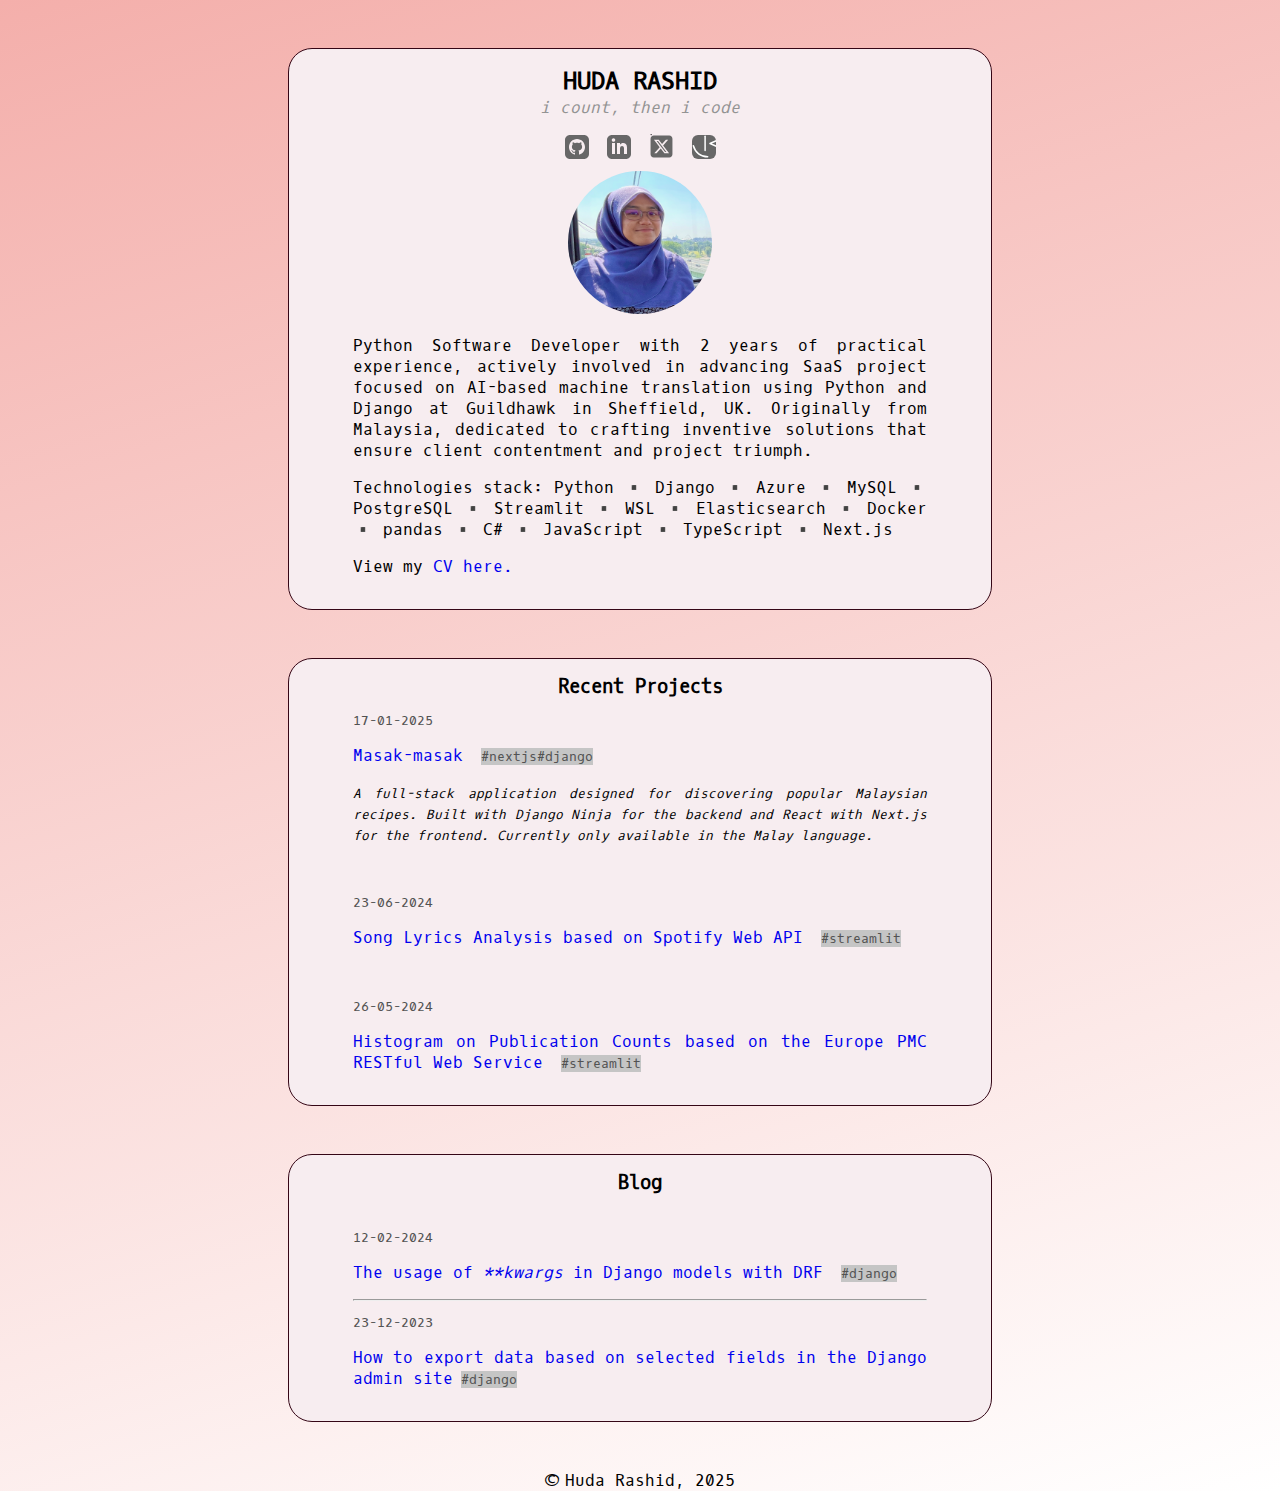
==== index.html @ a7ba5dae "update CV" ====
<!DOCTYPE html>
<html lang="en">

<head>
    <meta charset="UTF-8">
    <meta http-equiv="X-UA-Compatible" content="IE=edge">
    <meta name="viewport" content="width=device-width, initial-scale=1.0">
    <title>🌻Huda Rashid🌻</title>
    <link rel="stylesheet" href="style.css">
</head>

<body>
    <section>
        <div class="container">
            <h1>HUDA RASHID</h1>
            <h4>i count, then i code</h4>

            <div class="logo">
                <a class="github" href="https://github.com/hudarashid" target="_blank" rel="noopener noreferrer">
                    <svg xmlns="http://www.w3.org/2000/svg" width="24" height="24" viewBox="0 0 24 24">
                        <title>Github</title>
                        <path fill="#676767"
                            d="M19 0h-14c-2.761 0-5 2.239-5 5v14c0 2.761 2.239 5 5 5h14c2.762 0 5-2.239 5-5v-14c0-2.761-2.238-5-5-5zm-4.466 19.59c-.405.078-.534-.171-.534-.384v-2.195c0-.747-.262-1.233-.55-1.481 1.782-.198 3.654-.875 3.654-3.947 0-.874-.312-1.588-.823-2.147.082-.202.356-1.016-.079-2.117 0 0-.671-.215-2.198.82-.64-.18-1.324-.267-2.004-.271-.68.003-1.364.091-2.003.269-1.528-1.035-2.2-.82-2.2-.82-.434 1.102-.16 1.915-.077 2.118-.512.56-.824 1.273-.824 2.147 0 3.064 1.867 3.751 3.645 3.954-.229.2-.436.552-.508 1.07-.457.204-1.614.557-2.328-.666 0 0-.423-.768-1.227-.825 0 0-.78-.01-.055.487 0 0 .525.246.889 1.17 0 0 .463 1.428 2.688.944v1.489c0 .211-.129.459-.528.385-3.18-1.057-5.472-4.056-5.472-7.59 0-4.419 3.582-8 8-8s8 3.581 8 8c0 3.533-2.289 6.531-5.466 7.59z" />
                    </svg>
                </a>

                <a class="linkedin" href="https://www.linkedin.com/in/huda-rashid-0843aa146/" target="_blank"
                    rel="noopener noreferrer">
                    <svg xmlns="http://www.w3.org/2000/svg" width="24" height="24" viewBox="0 0 24 24">
                        <title>LinkedIn</title>
                        <path fill="#676767"
                            d="M19 0h-14c-2.761 0-5 2.239-5 5v14c0 2.761 2.239 5 5 5h14c2.762 0 5-2.239 5-5v-14c0-2.761-2.238-5-5-5zm-11 19h-3v-11h3v11zm-1.5-12.268c-.966 0-1.75-.79-1.75-1.764s.784-1.764 1.75-1.764 1.75.79 1.75 1.764-.783 1.764-1.75 1.764zm13.5 12.268h-3v-5.604c0-3.368-4-3.113-4 0v5.604h-3v-11h3v1.765c1.396-2.586 7-2.777 7 2.476v6.759z" />
                    </svg>
                </a>

                <a class="twitter" href="https://twitter.com/hudaMRashid" target="_blank" rel="noopener noreferrer">
                    <svg xmlns="http://www.w3.org/2000/svg" height="25" width="25" viewBox="0 0 448 512">
                        <title>Twitter</title>
                        <rect width="24" height="24" rx="25%" />
                        <path fill="#676767"
                            d="M64 32C28.7 32 0 60.7 0 96V416c0 35.3 28.7 64 64 64H384c35.3 0 64-28.7 64-64V96c0-35.3-28.7-64-64-64H64zm297.1 84L257.3 234.6 379.4 396H283.8L209 298.1 123.3 396H75.8l111-126.9L69.7 116h98l67.7 89.5L313.6 116h47.5zM323.3 367.6L153.4 142.9H125.1L296.9 367.6h26.3z" />

                    </svg>
                </a>

                <a class="frontendmentor" href="https://www.frontendmentor.io/profile/hudarashid" target="_blank"
                    rel="noopener noreferrer">
                    <svg xmlns="http://www.w3.org/2000/svg" width="24" height="24" viewBox="0 0 24 24">
                        <title>Front End Mentor</title>
                        <rect width="24" height="24" rx="25%" />
                        <g fill-rule="nonzero" fill="none">
                            <path class="line"
                                d="M24.459 12.106a.756.756 0 0 1-.307-.065l-6.438-2.883a.751.751 0 0 1 0-1.37l6.438-2.873a.752.752 0 0 1 .991.379.752.752 0 0 1-.38.991l-4.905 2.189 4.906 2.197a.75.75 0 0 1-.305 1.435z"
                                fill="#FFF" />
                            <path class="smile"
                                d="M15.686 22.565c-7.078 0-13.266-4.778-15.045-11.62a.749.749 0 1 1 1.451-.378 14.044 14.044 0 0 0 13.594 10.498.75.75 0 0 1 0 1.5z"
                                fill="#FFF" />
                            <path class="line"
                                d="M13.102 16.336a.75.75 0 0 1-.75-.75V1.33a.75.75 0 0 1 1.5 0v14.257a.75.75 0 0 1-.75.749z"
                                fill="#FFF" />
                        </g>
                    </svg>
                </a>
            </div>

            <img src="./img/photo.png" alt="Huda's Photo" class="profile-photo">
            <p>Python Software Developer with 2 years of practical experience, actively involved in advancing SaaS project focused on AI-based machine translation using Python and Django at Guildhawk in Sheffield, UK. Originally from Malaysia, dedicated to crafting inventive solutions that ensure client contentment and project triumph.</p>

            <p>Technologies stack: Python ▪️ Django ▪️ Azure ▪️ MySQL ▪️ PostgreSQL ▪️ Streamlit ▪️ WSL ▪️ Elasticsearch ▪️ Docker ▪️ pandas ▪️ C# ▪️ JavaScript ▪️ TypeScript ▪️ Next.js</p>

            <p>View my <a href="./CV_Huda_Rashid.pdf" target=”_blank”>CV here.</a></p>
        </div>

        <!-- <div class="container">
            <h3>MY RECENT PROJECTS</h3>
            <br />
            <div class="projects">
                <a href="https://hudarashid.github.io/sunnySide-agency-landing-page/" class="project-item"
                    target="_blank" rel="noopener noreferrer">
                    <div class="project-image" style="background-image: url(./img/sunnySide.jpg);"></div>
                    <div class="project-title">Sunnyside Agency - Responsive landing page</div>
                </a>

                <a href="https://hudarashid.github.io/calculator/" class="project-item" target="_blank"
                    rel="noopener noreferrer">
                    <div class="project-image" style="background-image: url(./img/calculator.jpg);"></div>
                    <div class="project-title">Simple Calculator by JavaScript</div>
                </a>
            </div>
            <br />
        </div> -->

        <div class="container">
            <h3>Recent Projects</h3>
            <p class="date">17-01-2025</p>
            <p>
                <a href="https://masak-masak.vercel.app/" target="_blank" rel="noopener noreferrer">Masak-masak</a>
                <mark>#nextjs</mark><mark>#django</mark>
                <p><i><span style="font-size: 0.8rem">A full-stack application designed for discovering popular Malaysian recipes. Built with Django Ninja for the backend and React with Next.js for the frontend. Currently only available in the Malay language.</span></i></p>
            </p>
            <br>
            <p class="date">23-06-2024</p>
            <p>
                <a href="https://lyricsanalysis.streamlit.app/"
                    target="_blank" rel="noopener noreferrer">Song Lyrics Analysis based on Spotify Web API</a>
                <mark>#streamlit</mark>
            </p>
            <br>
            <p class="date">26-05-2024</p>
            <p>
                <a href="https://publicationeuropepmc.streamlit.app/"
                    target="_blank" rel="noopener noreferrer">Histogram on Publication Counts based on the Europe PMC RESTful Web Service</a>
                <mark>#streamlit</mark>
            </p>
        </div>

        <div class="container">
            <h3>Blog</h3>
            <br>
            <p class="date">12-02-2024</p>
            <p>
                <a href="https://medium.com/@hudarashid/the-usage-of-kwargs-in-django-models-with-drf-0066c587e3ff"
                    target="_blank" rel="noopener noreferrer">The usage of <i>**kwargs</i> in Django models with DRF</a>
                <mark>#django</mark>
            </p>
            <hr>
            <p class="date">23-12-2023</p>
            <p>
                <a href="https://medium.com/@hudarashid/how-to-export-data-based-on-selected-fields-in-the-django-admin-site-67e39b53d220"
                    target="_blank" rel="noopener noreferrer">How to export data based on selected fields in the Django
                    admin site</a><mark>#django</mark>
            </p>

        </div>

        <footer>© Huda Rashid, 2025</footer>


    </section>
</body>

</html>
---- style.css ----
@import url('https://fonts.googleapis.com/css2?family=Oxygen+Mono&display=swap');

html {
	font-size: 100%;
	box-sizing: border-box;
}

*,
*::before,
*::after {
	box-sizing: inherit;
}

body {
	margin: 0;
	padding: 0;
	background: linear-gradient(163deg, rgba(244, 175, 171, 1), rgba(0, 0, 0, 0));
	font-family: 'Oxygen Mono', monospace;
	text-align: center;
}

h1 {
	margin: 0;
	font-size: 1.5rem;
}

h3 {
	margin: 0;
}

h4 {
	color: #939393;
	font-weight: lighter;
	font-style: italic;
	padding-bottom: 1rem;
	margin: 0;
}

p {
	text-align: justify;
}

img {
	width: 25%;
}

.logo a {
	display: inline-block;
	height: 1.25rem;
	margin-bottom: 1rem;
}

.profile-photo {
	border-radius: 50%;
}

a {
	text-decoration: none;
}

a:not(:last-child) {
	margin-right: 0.5rem;
}

svg path {
	transition: fill 150ms ease-in-out;
}

mark {
	font-size: 80%;
	background-color: rgb(197, 197, 197);
	color: rgb(82, 82, 82);
}

.date {
	font-size: 80%;
	color: rgb(82, 82, 82);
}

.github:hover svg path {
	fill: #000000;
}

.linkedin:hover svg path {
	fill: #0a66c2;
}

.twitter:hover svg path {
	fill: #000000;
}

.frontendmentor svg rect {
	fill: #676767;
}

.frontendmentor:hover svg rect {
	fill: #fff;
}

.frontendmentor:hover svg .smile {
	fill: #3f54a3;
}

.frontendmentor:hover svg .line {
	fill: #67bece;
}

.container {
	margin: 3em 18em;
	padding: 1em 4em;
	border: solid 1px rgb(53, 6, 22);
	border-radius: 1.5rem;
	background-color: #f7edf0;
}

.projects {
	display: grid;
	grid-template-columns: 1fr 1fr;
	gap: 1.875rem;
}

.project-item {
	border-radius: 0.3125rem;
	overflow: hidden;
	background-color: white;
	box-shadow: 0px 3px 12px rgba(0, 0, 0, 0.15);
	transition: all 150ms ease-in-out;
}

.project-item:hover {
	transform: scale(1.03);
}

.project-image {
	height: 12.5rem;
	background-size: 50%;
	background-repeat: no-repeat;
	background-position: top center;
}

.project-title {
	font-size: 0.75rem;
	line-height: 1.2;
	color: #03111f;
	margin-bottom: 0.5rem;
}

/* phone 767px and below */
@media screen and (max-width: 47.9375em) {
	h1 {
		font-size: 1.4rem;
	}

	h3 {
		font-size: 1.125rem;
	}

	p {
		font-size: 0.75rem;
	}

	img {
		width: 40%;
		border-radius: 50%;
	}

	.container {
		margin: 1em 3.25em;
		padding: 1em 2em;
	}

	.projects {
		display: block;
	}
}
/* ipad between 768px 1024px */
@media screen and (min-width: 48em) and (max-width: 64em) {
	img {
		width: 50%;
	}
	.container {
		margin: 2em 8em;
		padding: 1em 3em;
	}
}
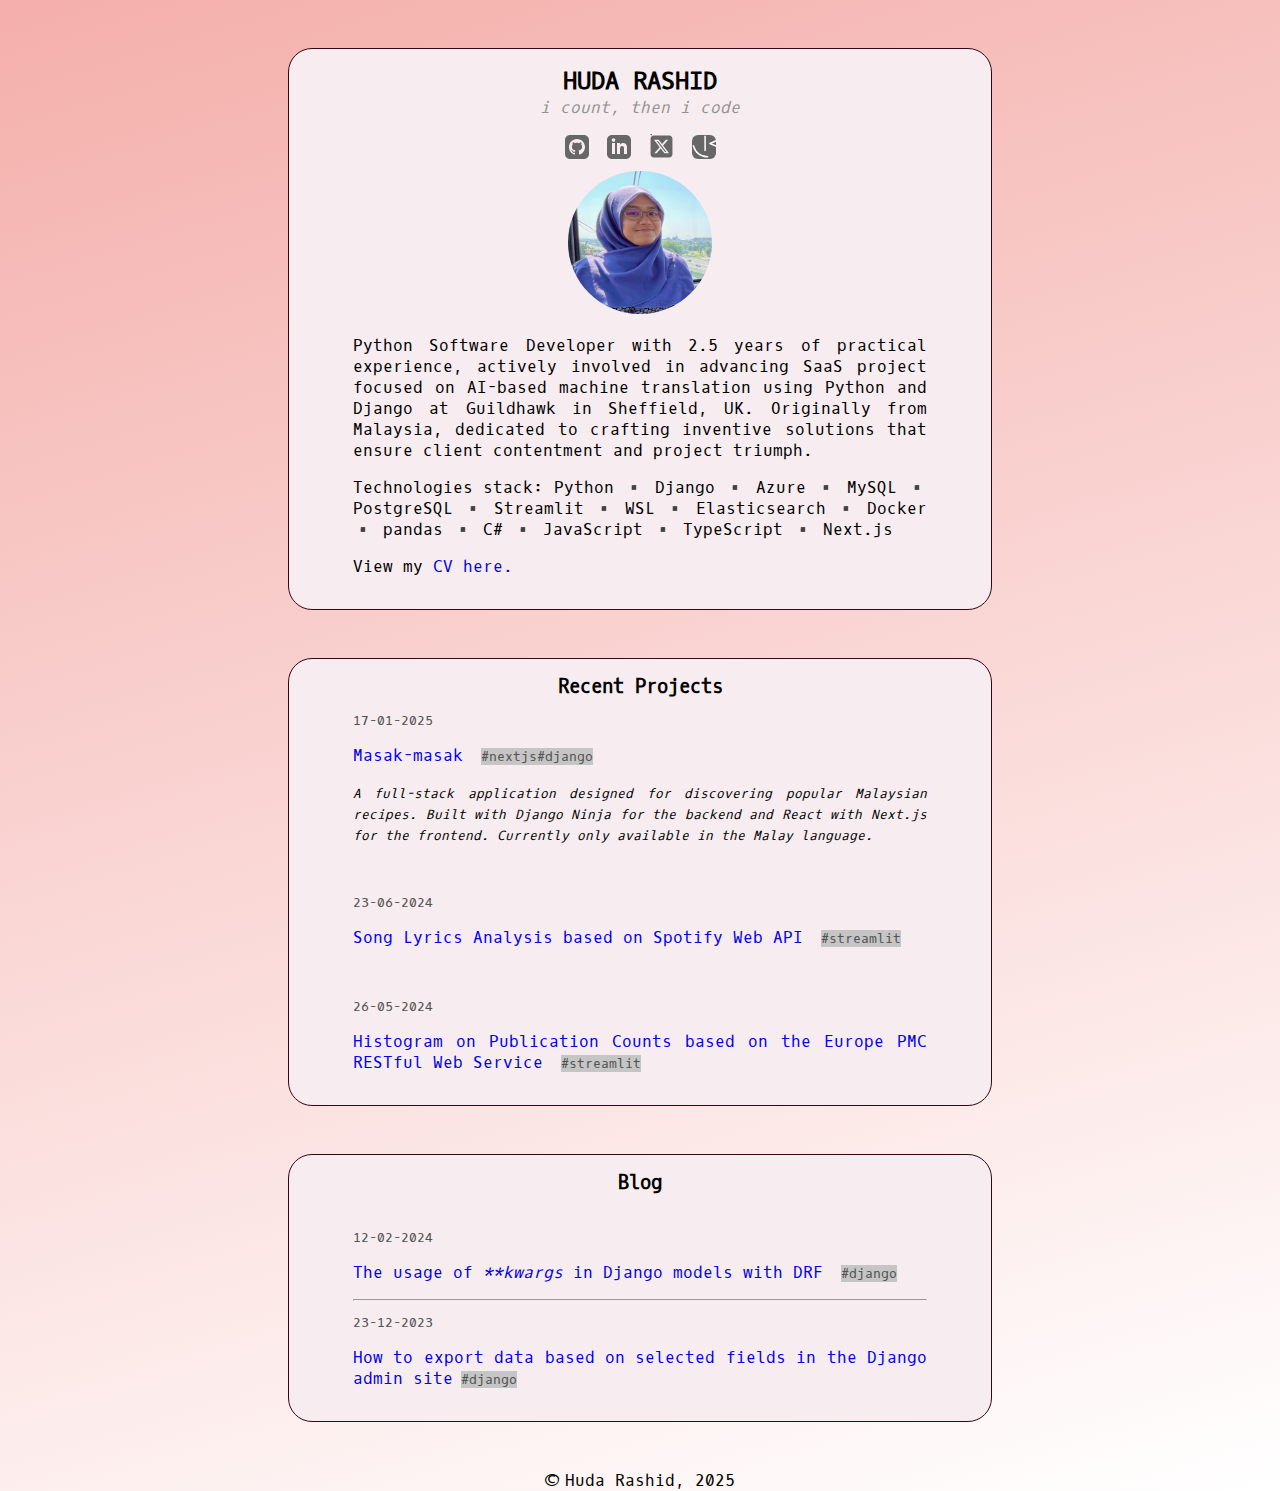
==== commit 2d02ecf0: "update description" ====
--- a/index.html
+++ b/index.html
@@ -64,7 +64,7 @@
             </div>
 
             <img src="./img/photo.png" alt="Huda's Photo" class="profile-photo">
-            <p>Python Software Developer with 2 years of practical experience, actively involved in advancing SaaS project focused on AI-based machine translation using Python and Django at Guildhawk in Sheffield, UK. Originally from Malaysia, dedicated to crafting inventive solutions that ensure client contentment and project triumph.</p>
+            <p>Python Software Developer with 2.5 years of practical experience, actively involved in advancing SaaS project focused on AI-based machine translation using Python and Django at Guildhawk in Sheffield, UK. Originally from Malaysia, dedicated to crafting inventive solutions that ensure client contentment and project triumph.</p>
 
             <p>Technologies stack: Python ▪️ Django ▪️ Azure ▪️ MySQL ▪️ PostgreSQL ▪️ Streamlit ▪️ WSL ▪️ Elasticsearch ▪️ Docker ▪️ pandas ▪️ C# ▪️ JavaScript ▪️ TypeScript ▪️ Next.js</p>
 
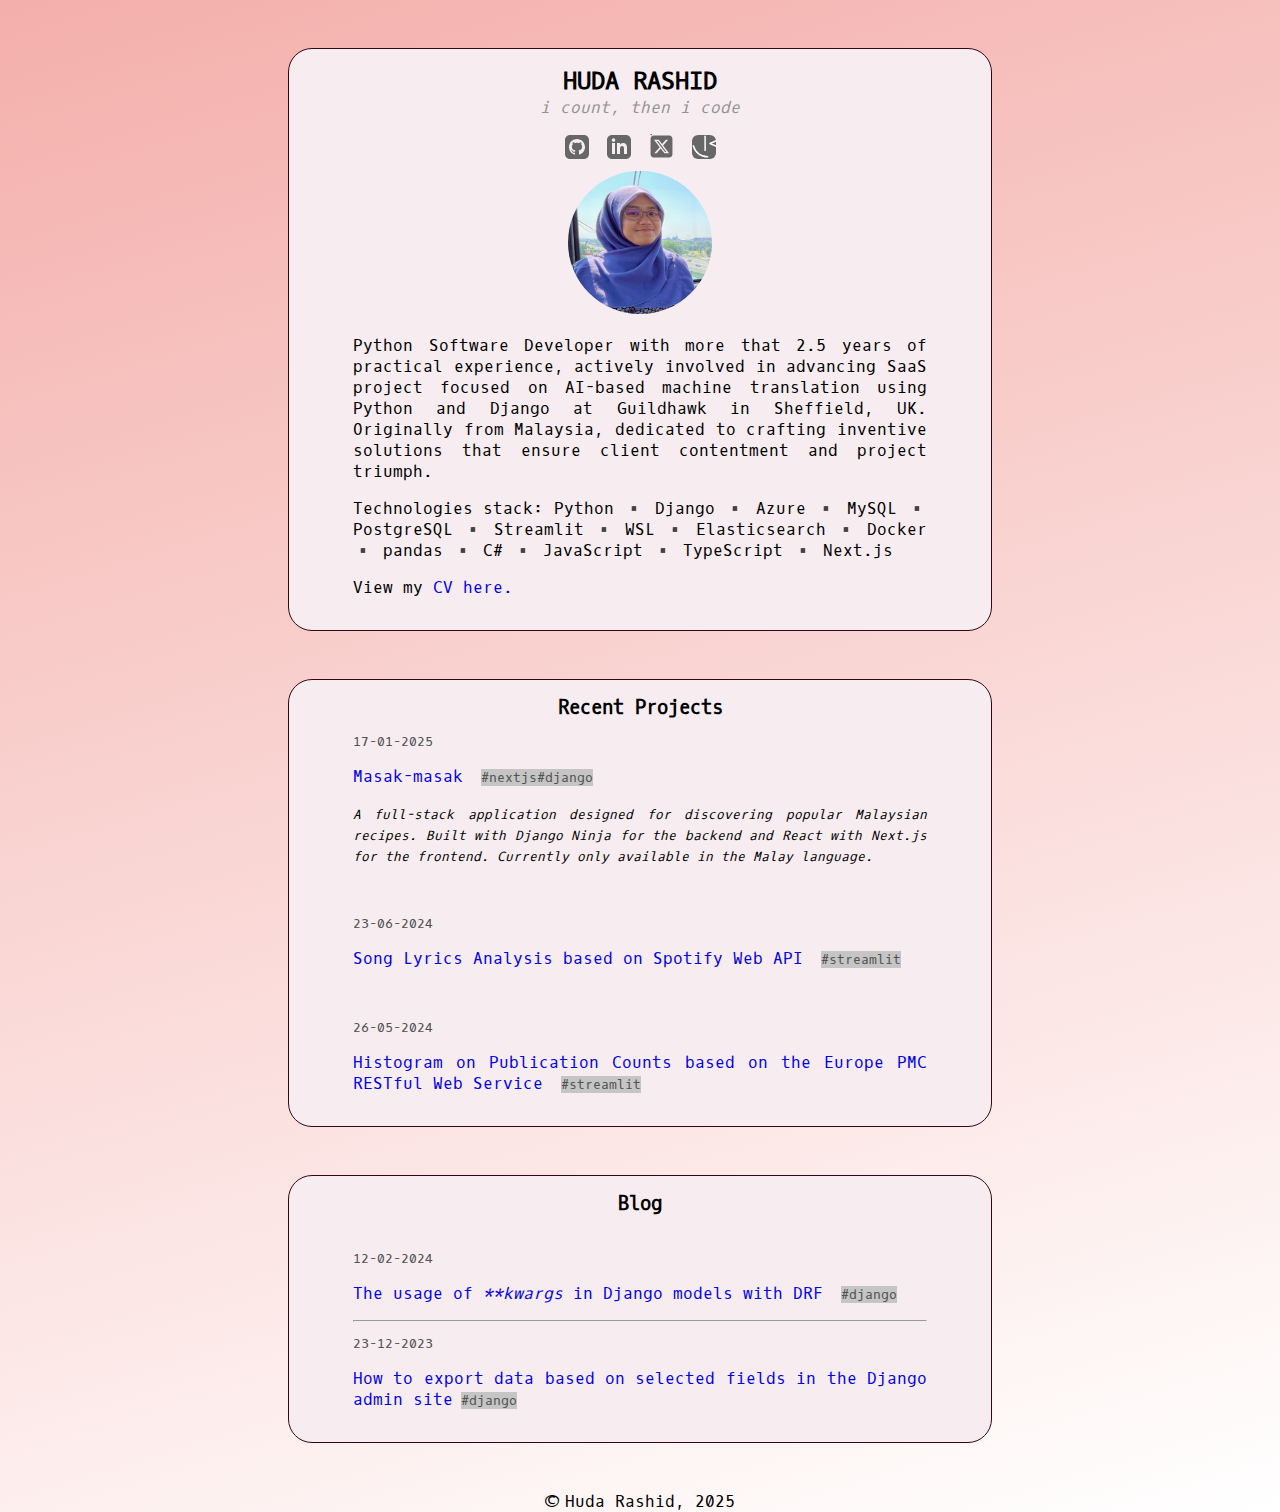
==== commit 21b13c16: "update details" ====
--- a/index.html
+++ b/index.html
@@ -64,7 +64,7 @@
             </div>
 
             <img src="./img/photo.png" alt="Huda's Photo" class="profile-photo">
-            <p>Python Software Developer with 2.5 years of practical experience, actively involved in advancing SaaS project focused on AI-based machine translation using Python and Django at Guildhawk in Sheffield, UK. Originally from Malaysia, dedicated to crafting inventive solutions that ensure client contentment and project triumph.</p>
+            <p>Python Software Developer with more that 2.5 years of practical experience, actively involved in advancing SaaS project focused on AI-based machine translation using Python and Django at Guildhawk in Sheffield, UK. Originally from Malaysia, dedicated to crafting inventive solutions that ensure client contentment and project triumph.</p>
 
             <p>Technologies stack: Python ▪️ Django ▪️ Azure ▪️ MySQL ▪️ PostgreSQL ▪️ Streamlit ▪️ WSL ▪️ Elasticsearch ▪️ Docker ▪️ pandas ▪️ C# ▪️ JavaScript ▪️ TypeScript ▪️ Next.js</p>
 
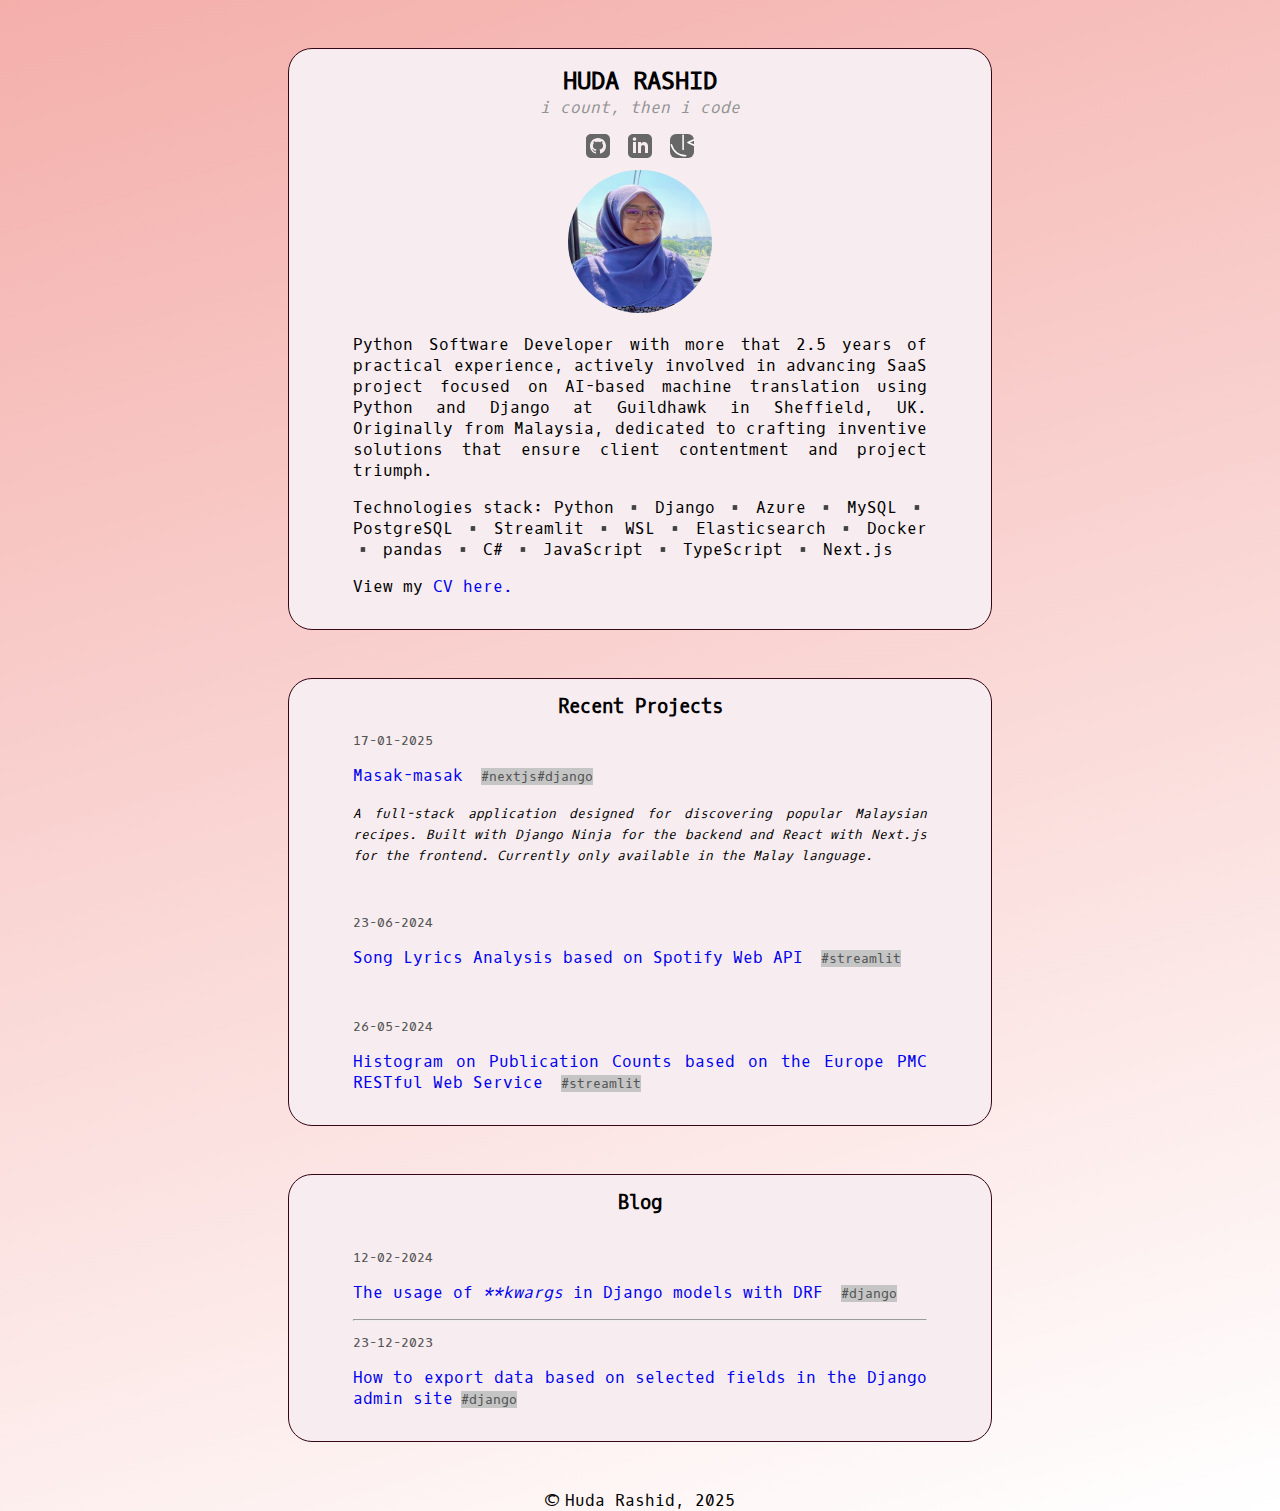
==== commit 32da7b97: "update CV" ====
--- a/index.html
+++ b/index.html
@@ -33,7 +33,7 @@
                     </svg>
                 </a>
 
-                <a class="twitter" href="https://twitter.com/hudaMRashid" target="_blank" rel="noopener noreferrer">
+                <!-- <a class="twitter" href="https://twitter.com/hudaMRashid" target="_blank" rel="noopener noreferrer">
                     <svg xmlns="http://www.w3.org/2000/svg" height="25" width="25" viewBox="0 0 448 512">
                         <title>Twitter</title>
                         <rect width="24" height="24" rx="25%" />
@@ -41,7 +41,7 @@
                             d="M64 32C28.7 32 0 60.7 0 96V416c0 35.3 28.7 64 64 64H384c35.3 0 64-28.7 64-64V96c0-35.3-28.7-64-64-64H64zm297.1 84L257.3 234.6 379.4 396H283.8L209 298.1 123.3 396H75.8l111-126.9L69.7 116h98l67.7 89.5L313.6 116h47.5zM323.3 367.6L153.4 142.9H125.1L296.9 367.6h26.3z" />
 
                     </svg>
-                </a>
+                </a> -->
 
                 <a class="frontendmentor" href="https://www.frontendmentor.io/profile/hudarashid" target="_blank"
                     rel="noopener noreferrer">
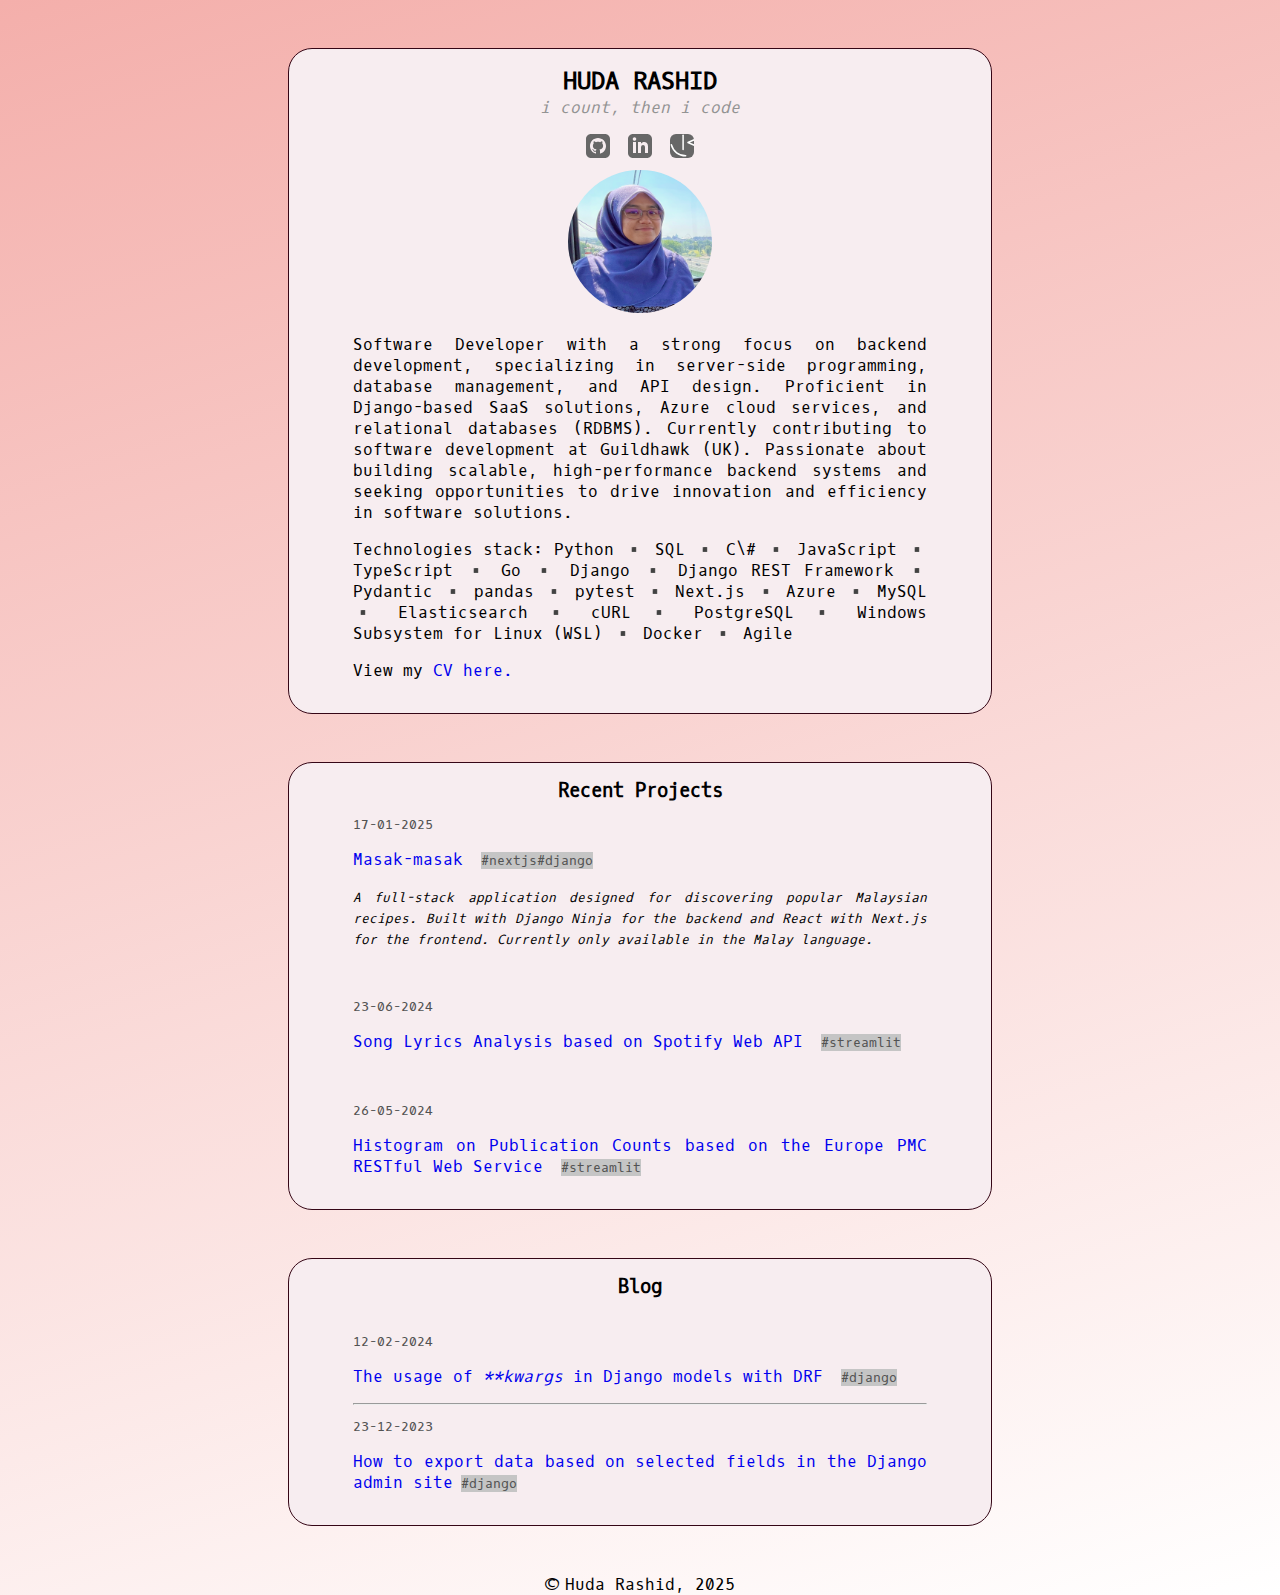
==== commit 8269297c: "Update CV" ====
--- a/index.html
+++ b/index.html
@@ -64,9 +64,9 @@
             </div>
 
             <img src="./img/photo.png" alt="Huda's Photo" class="profile-photo">
-            <p>Python Software Developer with more that 2.5 years of practical experience, actively involved in advancing SaaS project focused on AI-based machine translation using Python and Django at Guildhawk in Sheffield, UK. Originally from Malaysia, dedicated to crafting inventive solutions that ensure client contentment and project triumph.</p>
+            <p>Software Developer with a strong focus on backend development, specializing in server-side programming, database management, and API design. Proficient in Django-based SaaS solutions, Azure cloud services, and relational databases (RDBMS). Currently contributing to software development at Guildhawk (UK). Passionate about building scalable, high-performance backend systems and seeking opportunities to drive innovation and efficiency in software solutions.</p>
 
-            <p>Technologies stack: Python ▪️ Django ▪️ Azure ▪️ MySQL ▪️ PostgreSQL ▪️ Streamlit ▪️ WSL ▪️ Elasticsearch ▪️ Docker ▪️ pandas ▪️ C# ▪️ JavaScript ▪️ TypeScript ▪️ Next.js</p>
+            <p>Technologies stack: Python ▪️ SQL ▪️ C\# ▪️ JavaScript ▪️ TypeScript ▪️ Go ▪️ Django ▪️ Django REST Framework ▪️ Pydantic ▪️ pandas ▪️ pytest ▪️ Next.js ▪️ Azure ▪️ MySQL ▪️ Elasticsearch ▪️ cURL ▪️ PostgreSQL ▪️ Windows Subsystem for Linux (WSL) ▪️ Docker ▪️ Agile</p>
 
             <p>View my <a href="./CV_Huda_Rashid.pdf" target=”_blank”>CV here.</a></p>
         </div>
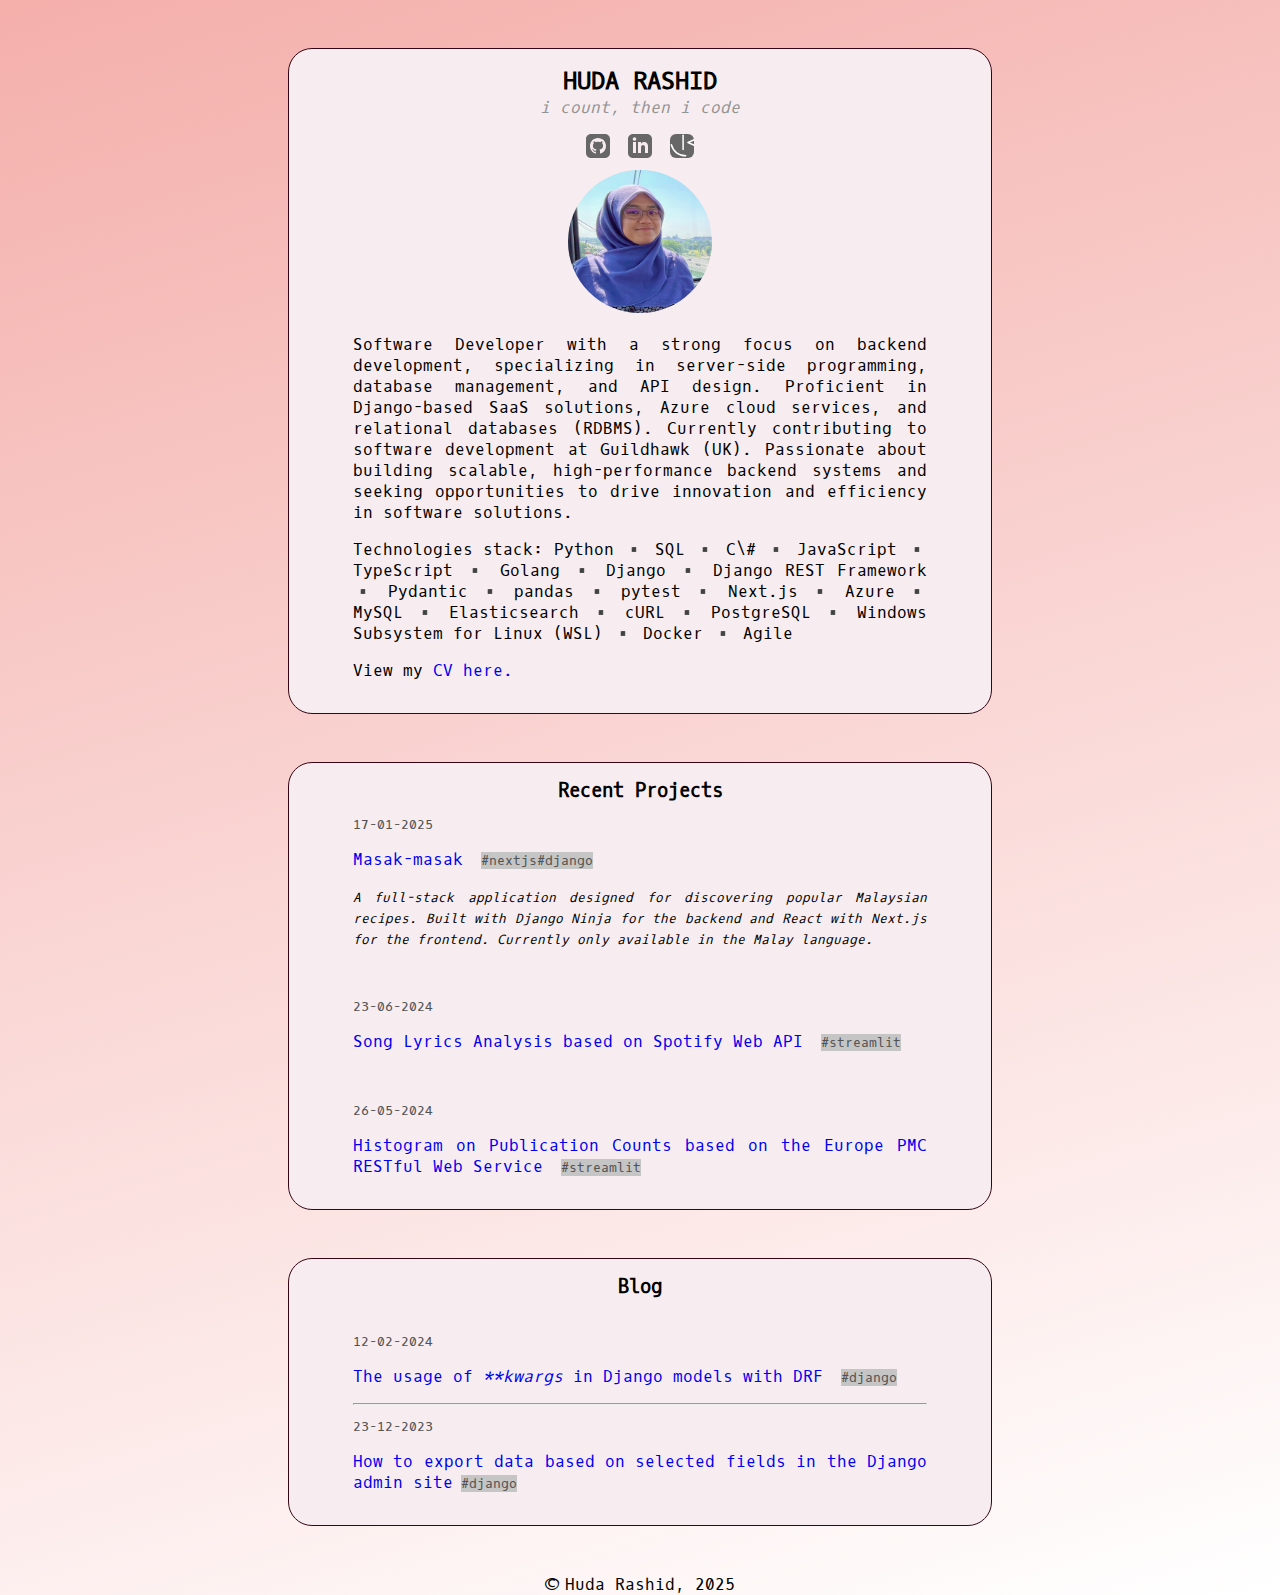
==== commit bdedf446: "Update CV" ====
--- a/index.html
+++ b/index.html
@@ -66,7 +66,7 @@
             <img src="./img/photo.png" alt="Huda's Photo" class="profile-photo">
             <p>Software Developer with a strong focus on backend development, specializing in server-side programming, database management, and API design. Proficient in Django-based SaaS solutions, Azure cloud services, and relational databases (RDBMS). Currently contributing to software development at Guildhawk (UK). Passionate about building scalable, high-performance backend systems and seeking opportunities to drive innovation and efficiency in software solutions.</p>
 
-            <p>Technologies stack: Python ▪️ SQL ▪️ C\# ▪️ JavaScript ▪️ TypeScript ▪️ Go ▪️ Django ▪️ Django REST Framework ▪️ Pydantic ▪️ pandas ▪️ pytest ▪️ Next.js ▪️ Azure ▪️ MySQL ▪️ Elasticsearch ▪️ cURL ▪️ PostgreSQL ▪️ Windows Subsystem for Linux (WSL) ▪️ Docker ▪️ Agile</p>
+            <p>Technologies stack: Python ▪️ SQL ▪️ C\# ▪️ JavaScript ▪️ TypeScript ▪️ Golang ▪️ Django ▪️ Django REST Framework ▪️ Pydantic ▪️ pandas ▪️ pytest ▪️ Next.js ▪️ Azure ▪️ MySQL ▪️ Elasticsearch ▪️ cURL ▪️ PostgreSQL ▪️ Windows Subsystem for Linux (WSL) ▪️ Docker ▪️ Agile</p>
 
             <p>View my <a href="./CV_Huda_Rashid.pdf" target=”_blank”>CV here.</a></p>
         </div>
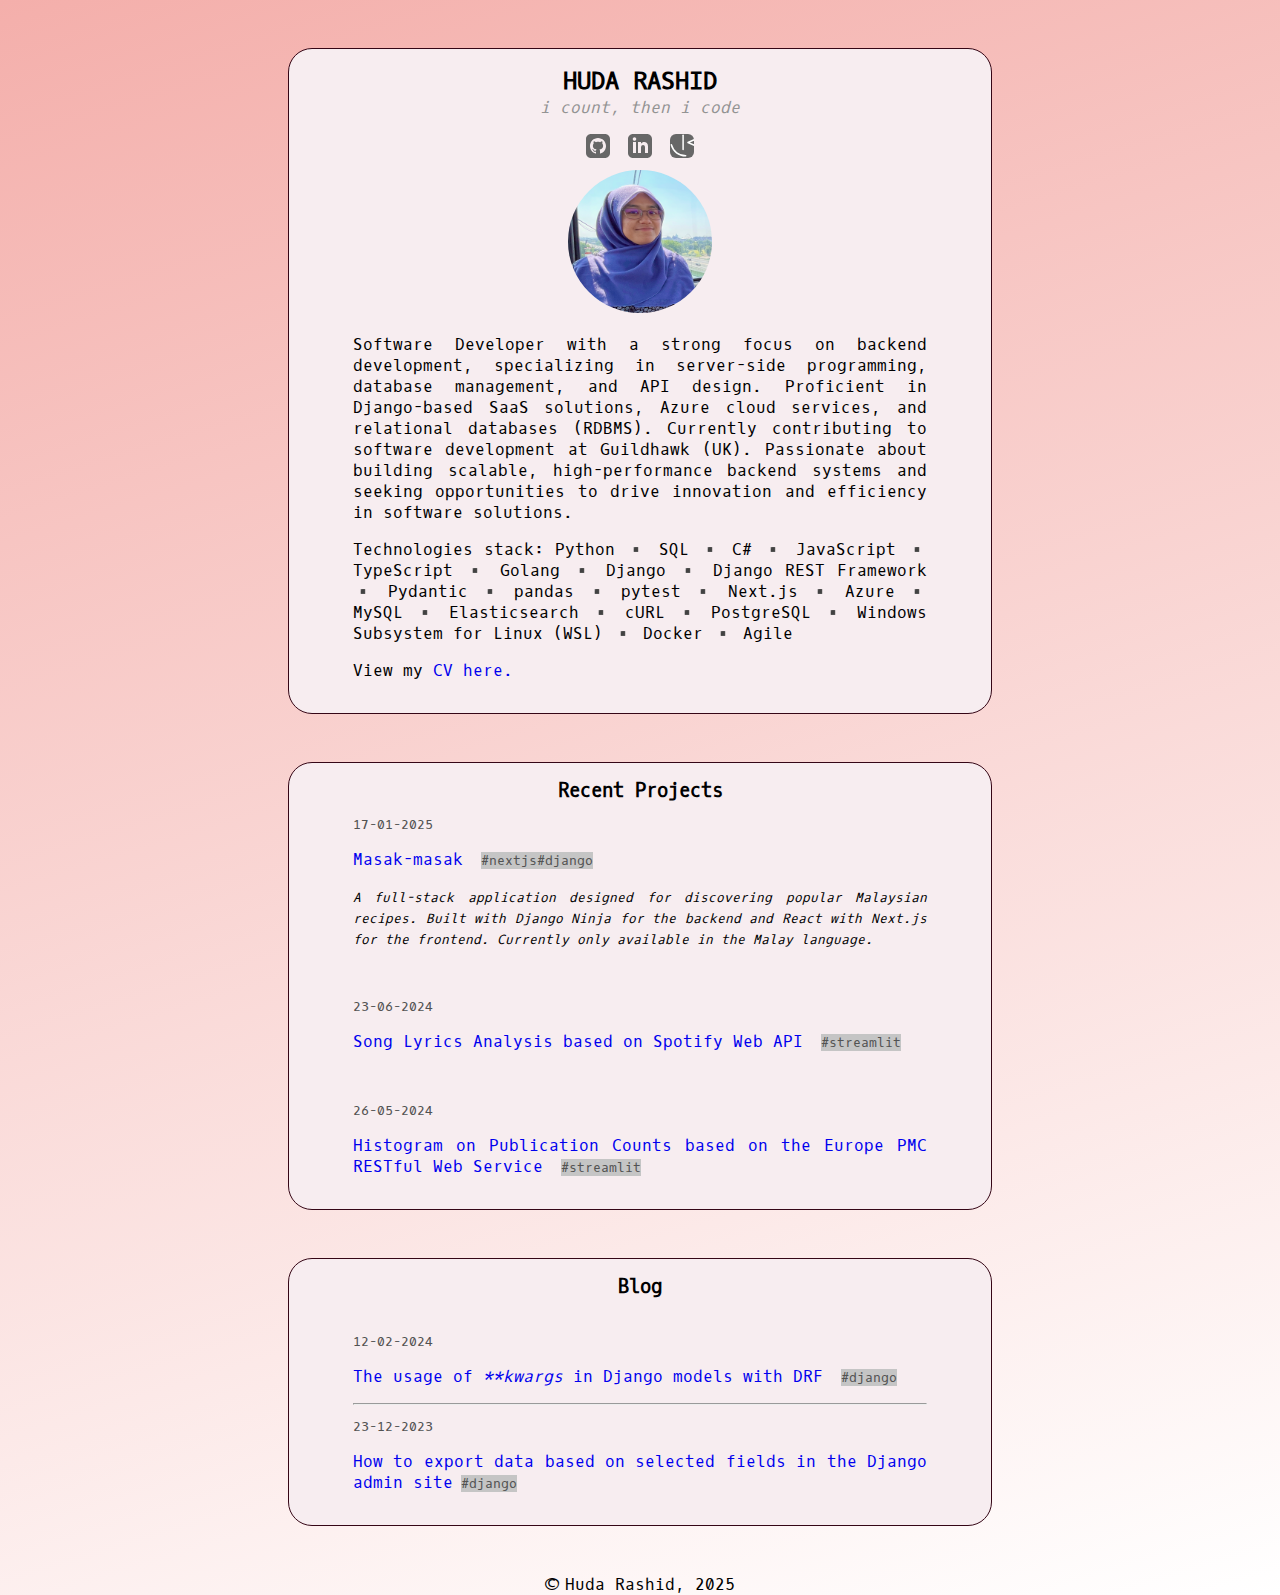
==== commit 4eb509d0: "Fixed typo" ====
--- a/index.html
+++ b/index.html
@@ -66,7 +66,7 @@
             <img src="./img/photo.png" alt="Huda's Photo" class="profile-photo">
             <p>Software Developer with a strong focus on backend development, specializing in server-side programming, database management, and API design. Proficient in Django-based SaaS solutions, Azure cloud services, and relational databases (RDBMS). Currently contributing to software development at Guildhawk (UK). Passionate about building scalable, high-performance backend systems and seeking opportunities to drive innovation and efficiency in software solutions.</p>
 
-            <p>Technologies stack: Python ▪️ SQL ▪️ C\# ▪️ JavaScript ▪️ TypeScript ▪️ Golang ▪️ Django ▪️ Django REST Framework ▪️ Pydantic ▪️ pandas ▪️ pytest ▪️ Next.js ▪️ Azure ▪️ MySQL ▪️ Elasticsearch ▪️ cURL ▪️ PostgreSQL ▪️ Windows Subsystem for Linux (WSL) ▪️ Docker ▪️ Agile</p>
+            <p>Technologies stack: Python ▪️ SQL ▪️ C# ▪️ JavaScript ▪️ TypeScript ▪️ Golang ▪️ Django ▪️ Django REST Framework ▪️ Pydantic ▪️ pandas ▪️ pytest ▪️ Next.js ▪️ Azure ▪️ MySQL ▪️ Elasticsearch ▪️ cURL ▪️ PostgreSQL ▪️ Windows Subsystem for Linux (WSL) ▪️ Docker ▪️ Agile</p>
 
             <p>View my <a href="./CV_Huda_Rashid.pdf" target=”_blank”>CV here.</a></p>
         </div>
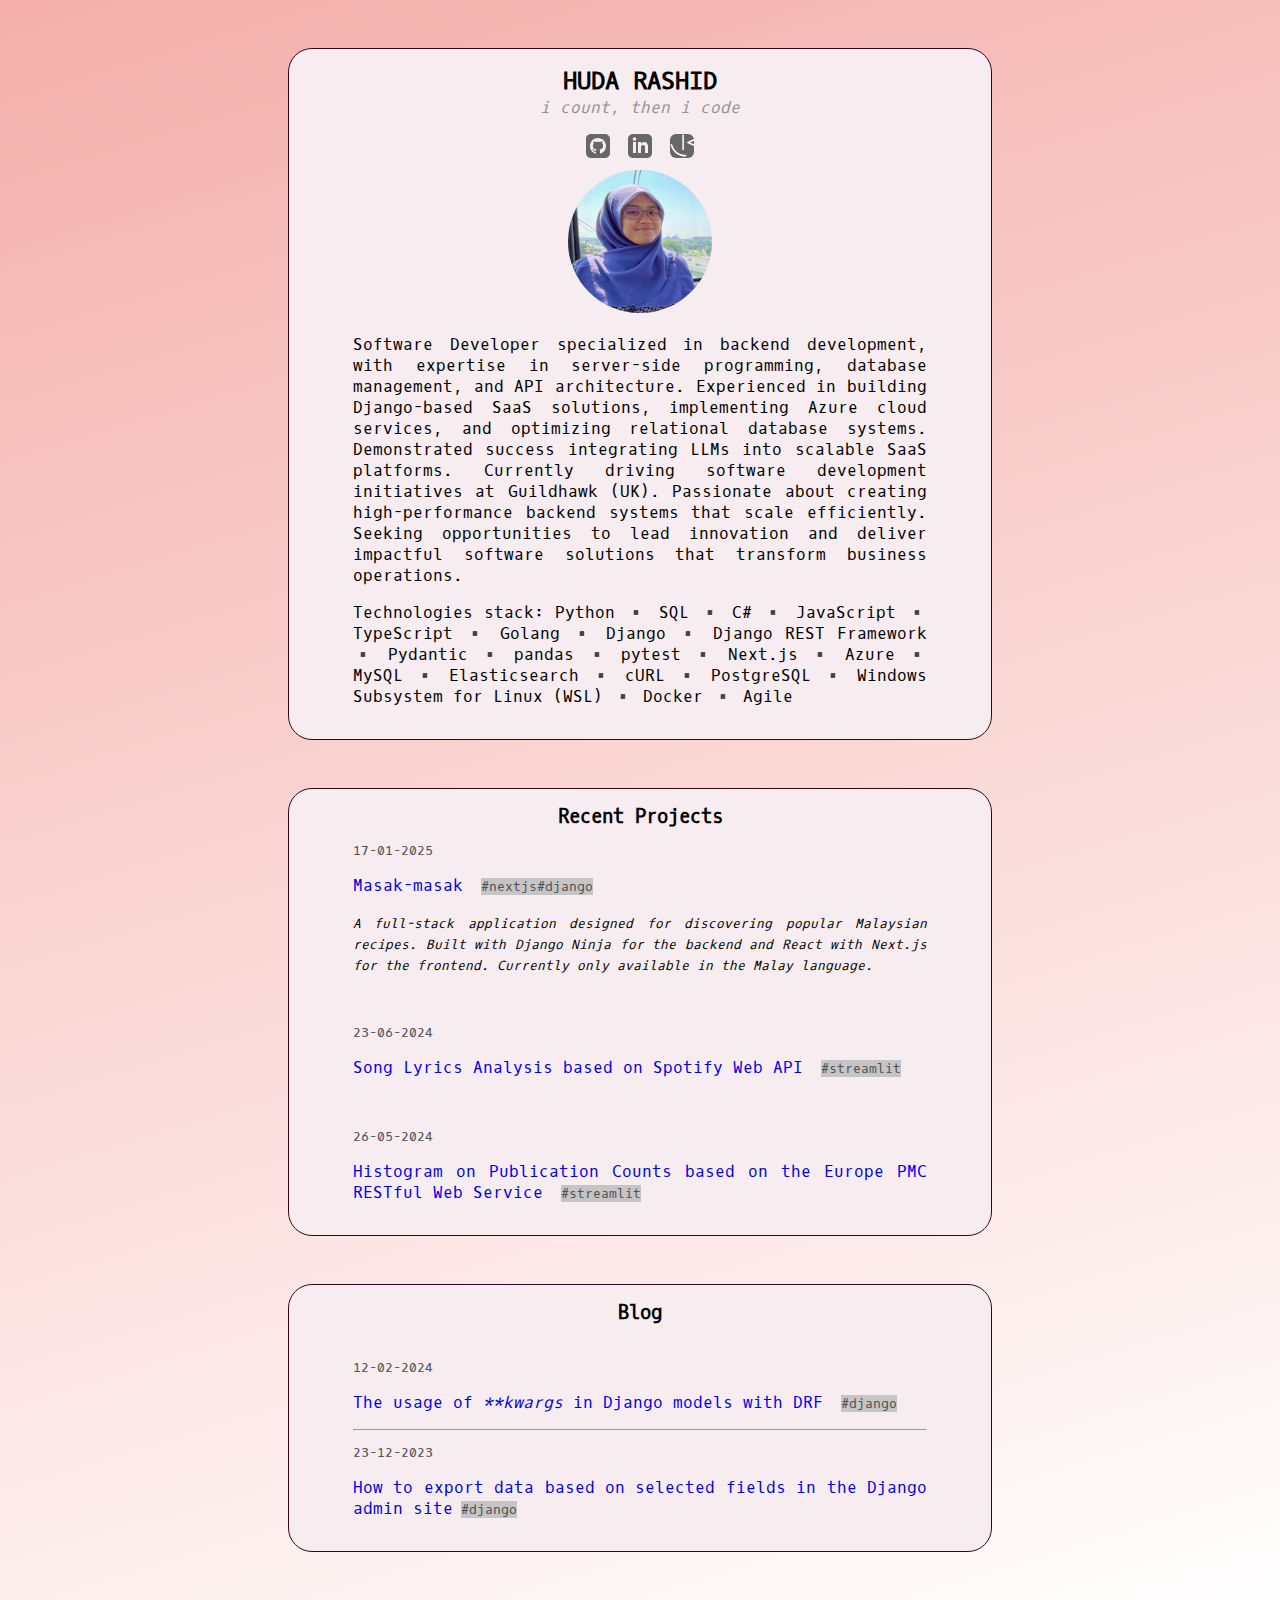
==== commit 2970fd5a: "update portfolio" ====
--- a/index.html
+++ b/index.html
@@ -64,11 +64,11 @@
             </div>
 
             <img src="./img/photo.png" alt="Huda's Photo" class="profile-photo">
-            <p>Software Developer with a strong focus on backend development, specializing in server-side programming, database management, and API design. Proficient in Django-based SaaS solutions, Azure cloud services, and relational databases (RDBMS). Currently contributing to software development at Guildhawk (UK). Passionate about building scalable, high-performance backend systems and seeking opportunities to drive innovation and efficiency in software solutions.</p>
+            <p>Software Developer specialized in backend development, with expertise in server-side programming, database management, and API architecture. Experienced in building Django-based SaaS solutions, implementing Azure cloud services, and optimizing relational database systems. Demonstrated success integrating LLMs into scalable SaaS platforms. Currently driving software development initiatives at Guildhawk (UK). Passionate about creating high-performance backend systems that scale efficiently. Seeking opportunities to lead innovation and deliver impactful software solutions that transform business operations.</p>
 
             <p>Technologies stack: Python ▪️ SQL ▪️ C# ▪️ JavaScript ▪️ TypeScript ▪️ Golang ▪️ Django ▪️ Django REST Framework ▪️ Pydantic ▪️ pandas ▪️ pytest ▪️ Next.js ▪️ Azure ▪️ MySQL ▪️ Elasticsearch ▪️ cURL ▪️ PostgreSQL ▪️ Windows Subsystem for Linux (WSL) ▪️ Docker ▪️ Agile</p>
 
-            <p>View my <a href="./CV_Huda_Rashid.pdf" target=”_blank”>CV here.</a></p>
+            <!-- <p>View my <a href="./CV_Huda_Rashid.pdf" target=”_blank”>CV here.</a></p> -->
         </div>
 
         <!-- <div class="container">
